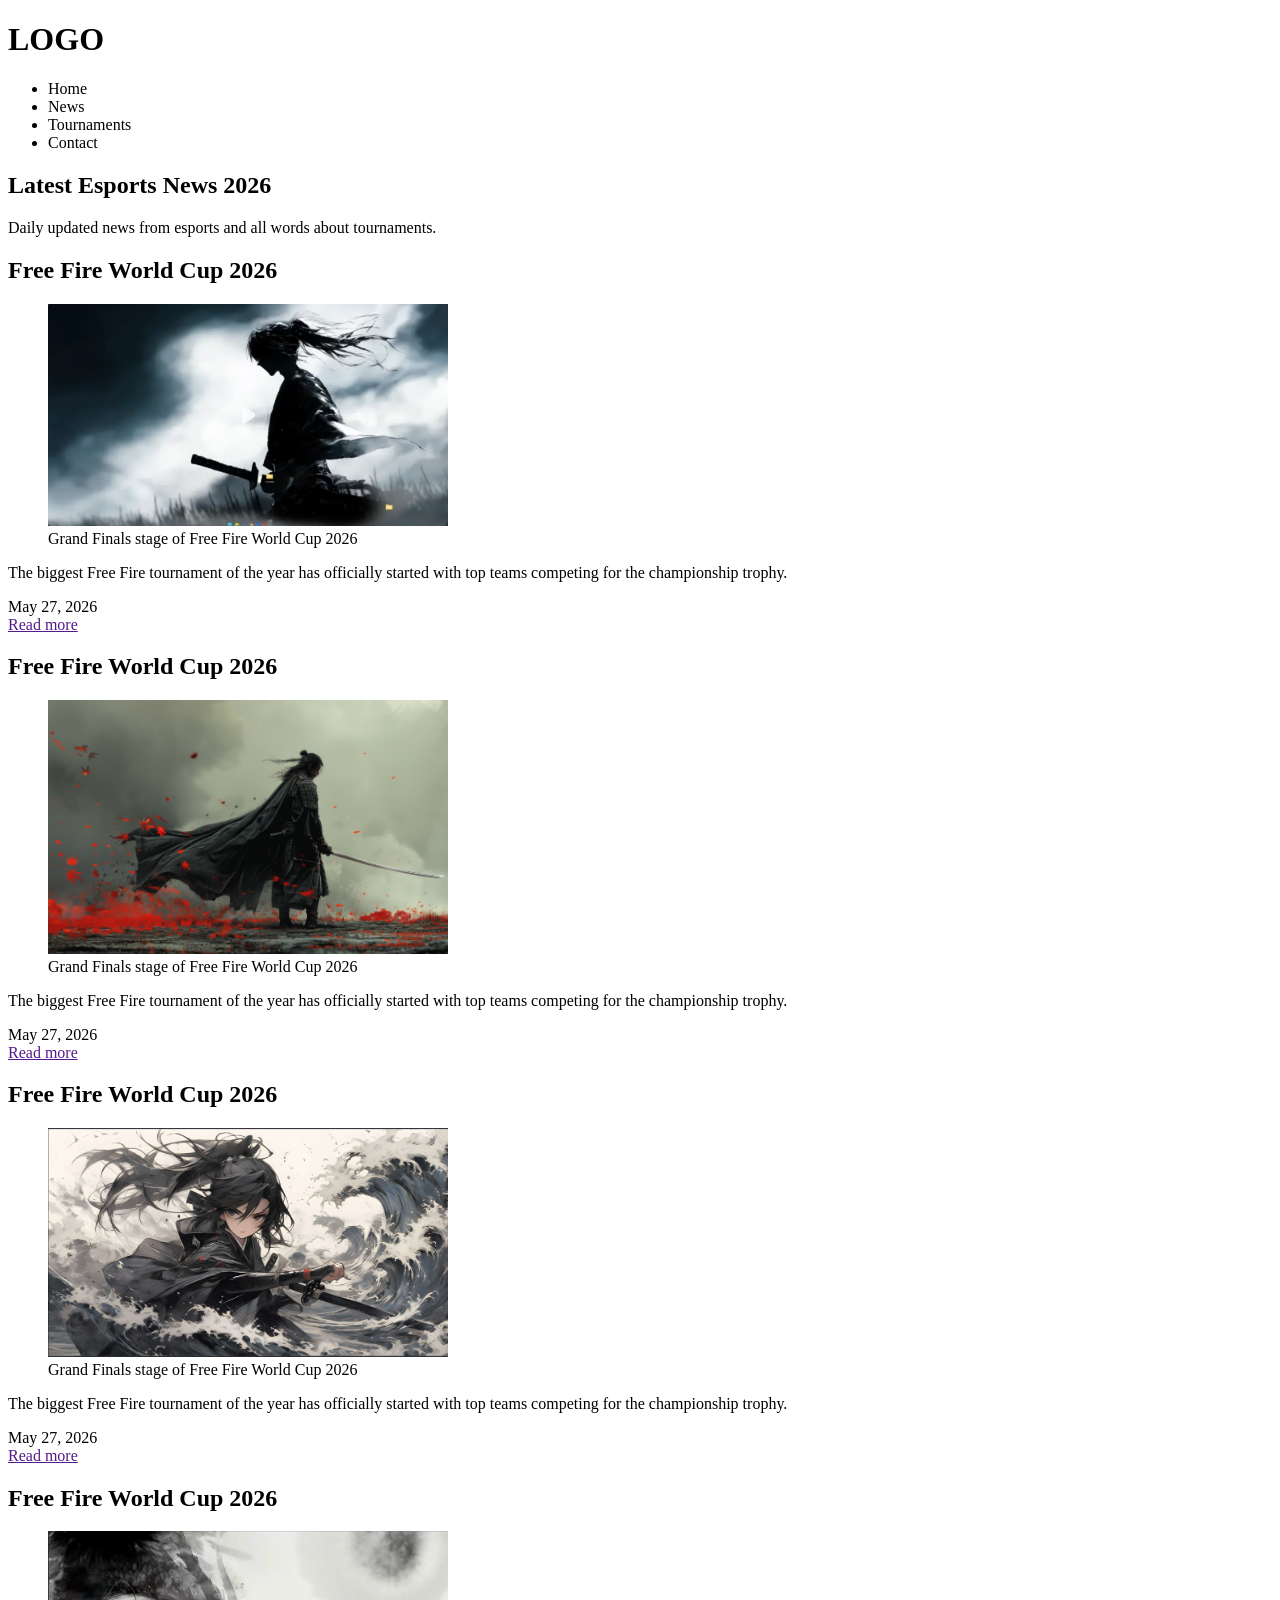
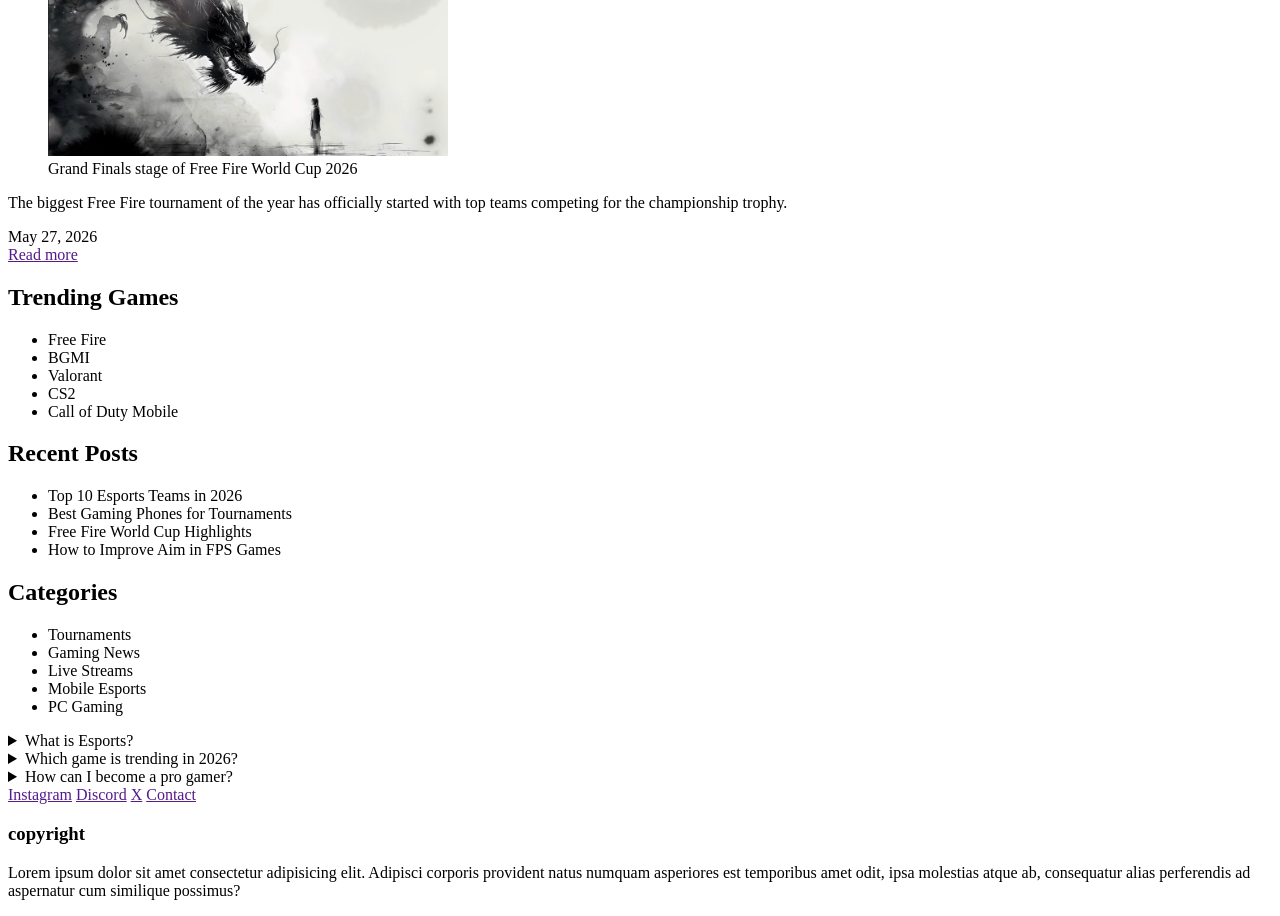
==== index.html @ d7918c6a "completed Day 3 HTML project" ====
<!DOCTYPE html>
<html lang="en">
<head>
    <meta charset="UTF-8">
    <meta name="viewport" content="width=device-width, initial-scale=1.0">
    <meta name="description">
    <link rel="icon">
    <title>Document</title>
</head>
<body>
    <header>
        <h1>LOGO</h1>

        <nav>
            <ul>
                <li>Home</li>
                <li>News</li>
                <li>Tournaments</li>
                <li>Contact</li>
            </ul>
        </nav>
    </header>

    <section>
        <h1>Latest Esports News 2026</h1>
        <p>Daily updated news from esports and all words about tournaments.</p>
    </section>

    <article>
        <h2>Free Fire World Cup 2026</h2>

        <figure>
            <img src="./assets/images/Screenshot 2025-10-18 163658.png" alt="Free Fire Tornaments" width="400">

            <figcaption>
                Grand Finals stage of Free Fire World Cup 2026
            </figcaption>
        </figure>

        <p>
            The biggest Free Fire tournament of the year has officially started
            with top teams competing for the championship trophy.
        </p>

        <time datetime="2026-05-27">
            May 27, 2026
        </time>
        <br>
        <a href="">Read more</a>
    </article>

    <article>
        <h2>Free Fire World Cup 2026</h2>

        <figure>
            <img src="./assets/images/Screenshot 2025-10-18 164223.png" alt="Free Fire Tornaments" width="400">

            <figcaption>
                Grand Finals stage of Free Fire World Cup 2026
            </figcaption>
        </figure>

        <p>
            The biggest Free Fire tournament of the year has officially started
            with top teams competing for the championship trophy.
        </p>

        <time datetime="2026-05-27">
            May 27, 2026
        </time>
        <br>
        <a href="">Read more</a>
    </article>

    <article>
        <h2>Free Fire World Cup 2026</h2>

        <figure>
            <img src="./assets/images/Screenshot 2025-11-04 101729.png" alt="Free Fire Tornaments" width="400">

            <figcaption>
                Grand Finals stage of Free Fire World Cup 2026
            </figcaption>
        </figure>

        <p>
            The biggest Free Fire tournament of the year has officially started
            with top teams competing for the championship trophy.
        </p>

        <time datetime="2026-05-27">
            May 27, 2026
        </time>
        <br>
        <a href="">Read more</a>
    </article>

    <article>
        <h2>Free Fire World Cup 2026</h2>

        <figure>
            <img src="./assets/images/Screenshot 2025-11-04 103635.png" alt="Free Fire Tornaments" width="400">

            <figcaption>
                Grand Finals stage of Free Fire World Cup 2026
            </figcaption>
        </figure>

        <p>
            The biggest Free Fire tournament of the year has officially started
            with top teams competing for the championship trophy.
        </p>

        <time datetime="2026-05-27">
            May 27, 2026
        </time>
        <br>
        <a href="">Read more</a>
    </article>

    <aside>

    <h2>Trending Games</h2>
    <ul>
        <li>Free Fire</li>
        <li>BGMI</li>
        <li>Valorant</li>
        <li>CS2</li>
        <li>Call of Duty Mobile</li>
    </ul>

    <h2>Recent Posts</h2>
    <ul>
        <li>Top 10 Esports Teams in 2026</li>
        <li>Best Gaming Phones for Tournaments</li>
        <li>Free Fire World Cup Highlights</li>
        <li>How to Improve Aim in FPS Games</li>
    </ul>

    <h2>Categories</h2>
    <ul>
        <li>Tournaments</li>
        <li>Gaming News</li>
        <li>Live Streams</li>
        <li>Mobile Esports</li>
        <li>PC Gaming</li>
    </ul>

    </aside>

    <details>
    <summary>What is Esports?</summary>
    <p>
        Esports is competitive video gaming where professional players and teams
        compete in tournaments for prizes and championships.
    </p>
    </details>

    <details>
        <summary>Which game is trending in 2026?</summary>
        <p>
            Games like Free Fire, Valorant, BGMI, and CS2 are highly trending in 2026.
        </p>
    </details>

    <details>
        <summary>How can I become a pro gamer?</summary>
        <p>
            Practice daily, improve game sense, participate in tournaments,
            and build teamwork and communication skills.
        </p>
    </details>

    <footer>
        <a href="">Instagram</a>
        <a href="">Discord</a>
        <a href="">X</a>
        <a href="">Contact</a>

        <h3>copyright</h3>
        <p>Lorem ipsum dolor sit amet consectetur adipisicing elit. Adipisci corporis provident natus numquam asperiores est temporibus amet odit, ipsa molestias atque ab, consequatur alias perferendis ad aspernatur cum similique possimus?</p>
    </footer>
</body>
</html>
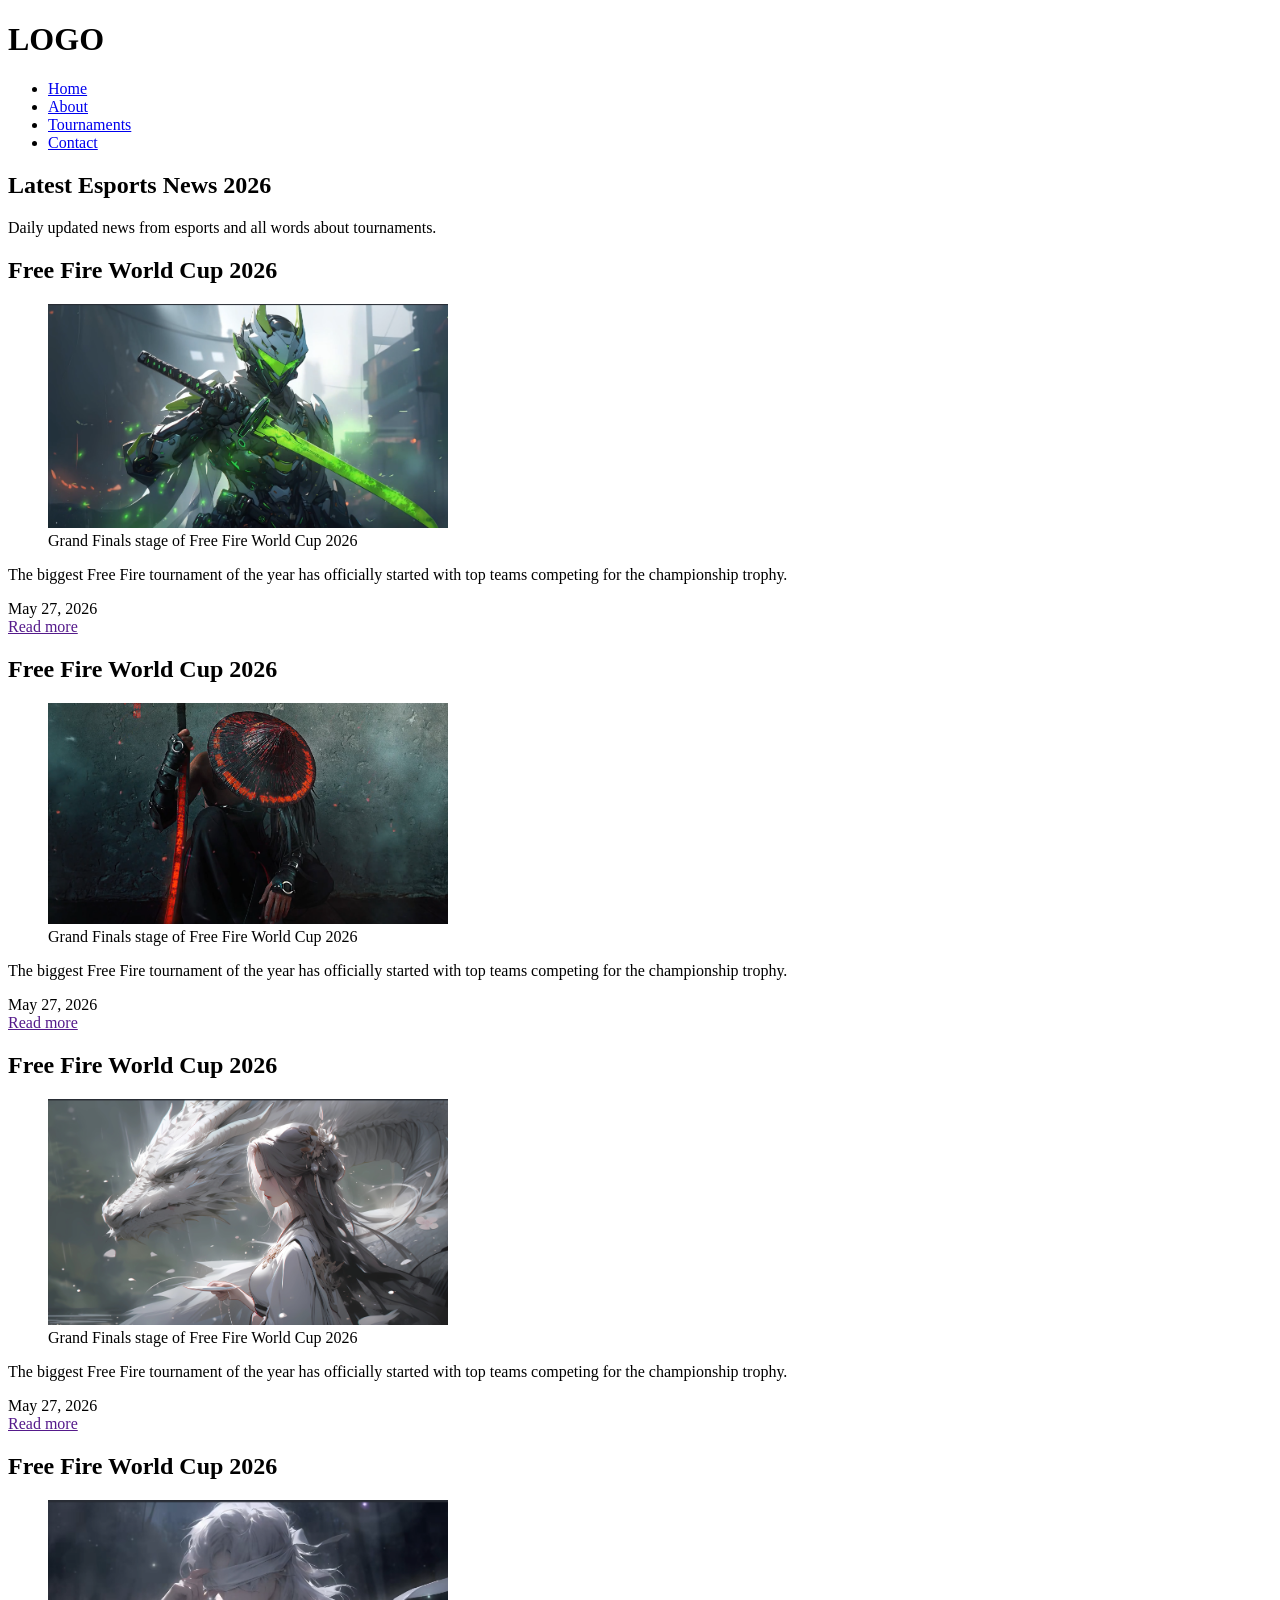
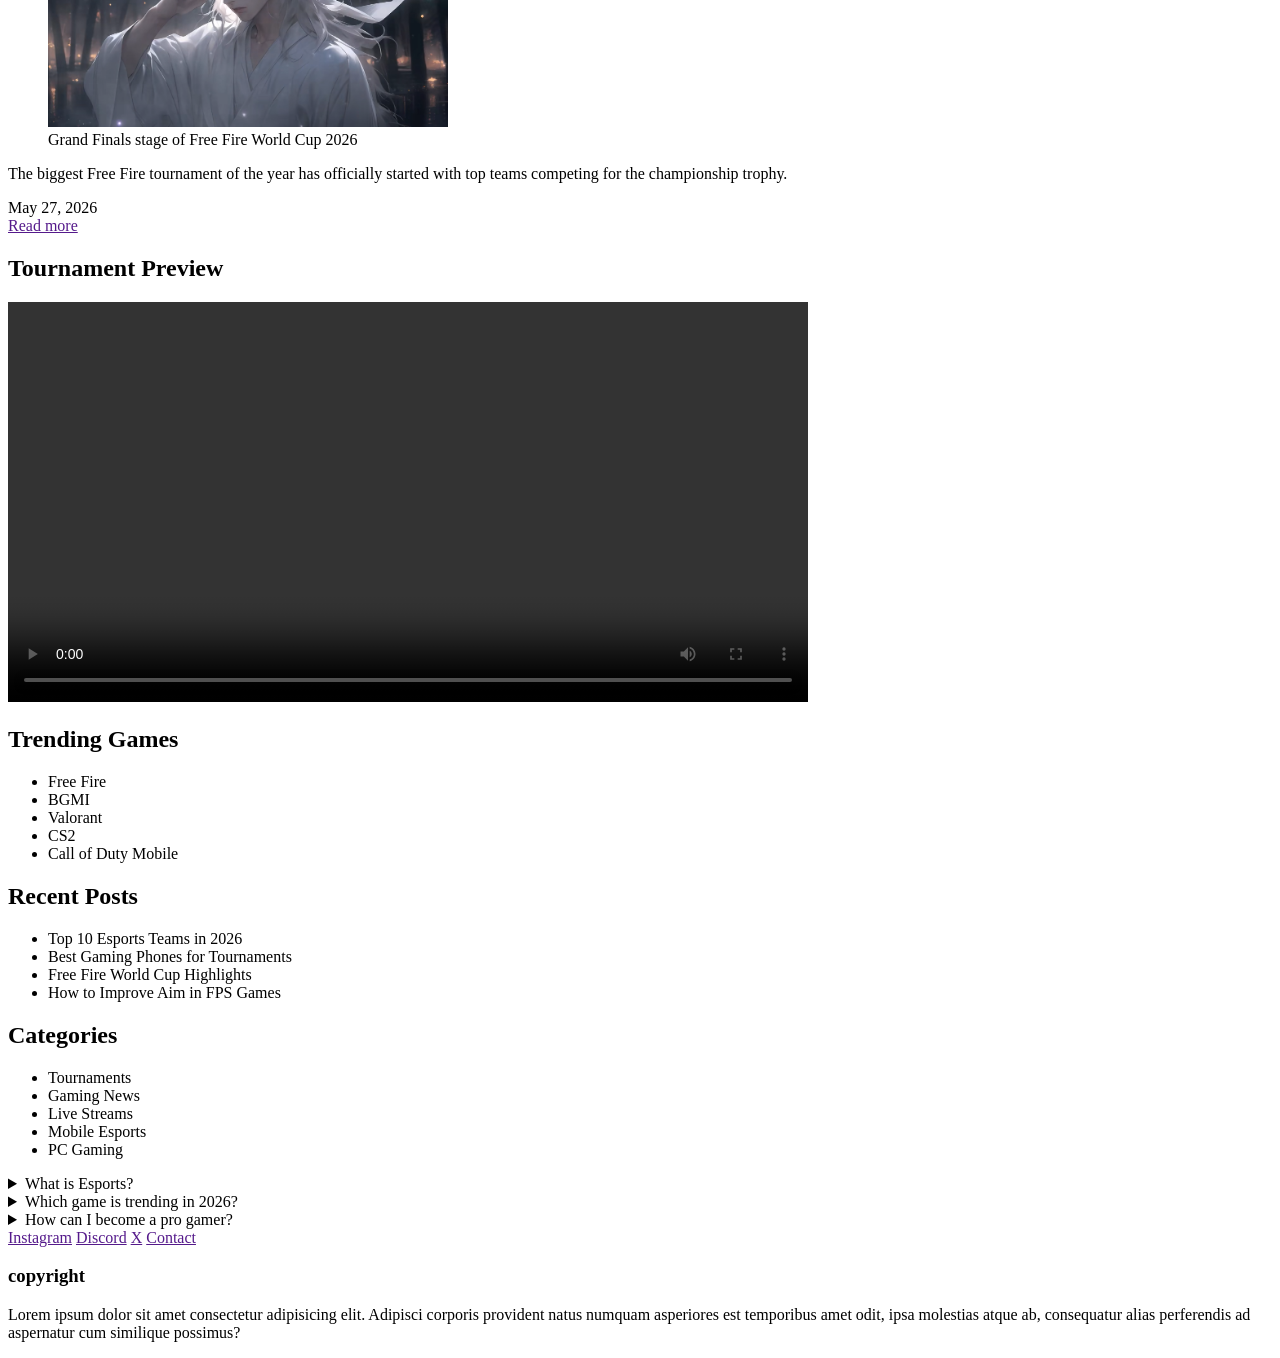
==== commit 69e7da01: "Day 4 gaming blog website upgrade completed" ====
--- a/index.html
+++ b/index.html
@@ -5,7 +5,7 @@
     <meta name="viewport" content="width=device-width, initial-scale=1.0">
     <meta name="description">
     <link rel="icon">
-    <title>Document</title>
+    <title>Home</title>
 </head>
 <body>
     <header>
@@ -13,10 +13,10 @@
 
         <nav>
             <ul>
-                <li>Home</li>
-                <li>News</li>
-                <li>Tournaments</li>
-                <li>Contact</li>
+                <li><a href="index.html">Home</a></li>
+                <li><a href="about.html">About</a></li>
+                <li><a href="tournament.html">Tournaments</a></li>
+                <li><a href="contact.html">Contact</a></li>
             </ul>
         </nav>
     </header>
@@ -30,7 +30,7 @@
         <h2>Free Fire World Cup 2026</h2>
 
         <figure>
-            <img src="./assets/images/Screenshot 2025-10-18 163658.png" alt="Free Fire Tornaments" width="400">
+            <img src="/assets/images/Screenshot 2025-11-04 102238.png" alt="Free Fire Tornaments" width="400">
 
             <figcaption>
                 Grand Finals stage of Free Fire World Cup 2026
@@ -53,7 +53,7 @@
         <h2>Free Fire World Cup 2026</h2>
 
         <figure>
-            <img src="./assets/images/Screenshot 2025-10-18 164223.png" alt="Free Fire Tornaments" width="400">
+            <img src="/assets/images/Screenshot 2025-11-04 132117.png" alt="Free Fire Tornaments" width="400">
 
             <figcaption>
                 Grand Finals stage of Free Fire World Cup 2026
@@ -76,7 +76,7 @@
         <h2>Free Fire World Cup 2026</h2>
 
         <figure>
-            <img src="./assets/images/Screenshot 2025-11-04 101729.png" alt="Free Fire Tornaments" width="400">
+            <img src="/assets/images/Screenshot 2025-11-17 131525.png" alt="Free Fire Tornaments" width="400">
 
             <figcaption>
                 Grand Finals stage of Free Fire World Cup 2026
@@ -99,7 +99,7 @@
         <h2>Free Fire World Cup 2026</h2>
 
         <figure>
-            <img src="./assets/images/Screenshot 2025-11-04 103635.png" alt="Free Fire Tornaments" width="400">
+            <img src="/assets/images/Screenshot 2025-12-03 075247.png" alt="Free Fire Tornaments" width="400">
 
             <figcaption>
                 Grand Finals stage of Free Fire World Cup 2026
@@ -118,6 +118,15 @@
         <a href="">Read more</a>
     </article>
 
+    <section>
+        <h2>Tournament Preview</h2>
+
+        <video width="800" controls>
+            <source src="/assets/videos/Screen Recording 2026-05-01 134034.mp4" type="video/mp4" alt="Free Fire Status Aura.">
+        </video>
+    </section>
+
+    <section>
     <aside>
 
     <h2>Trending Games</h2>
@@ -148,6 +157,10 @@
 
     </aside>
 
+    </section>
+
+    <section>
+        
     <details>
     <summary>What is Esports?</summary>
     <p>
@@ -171,6 +184,8 @@
         </p>
     </details>
 
+    </section>
+
     <footer>
         <a href="">Instagram</a>
         <a href="">Discord</a>
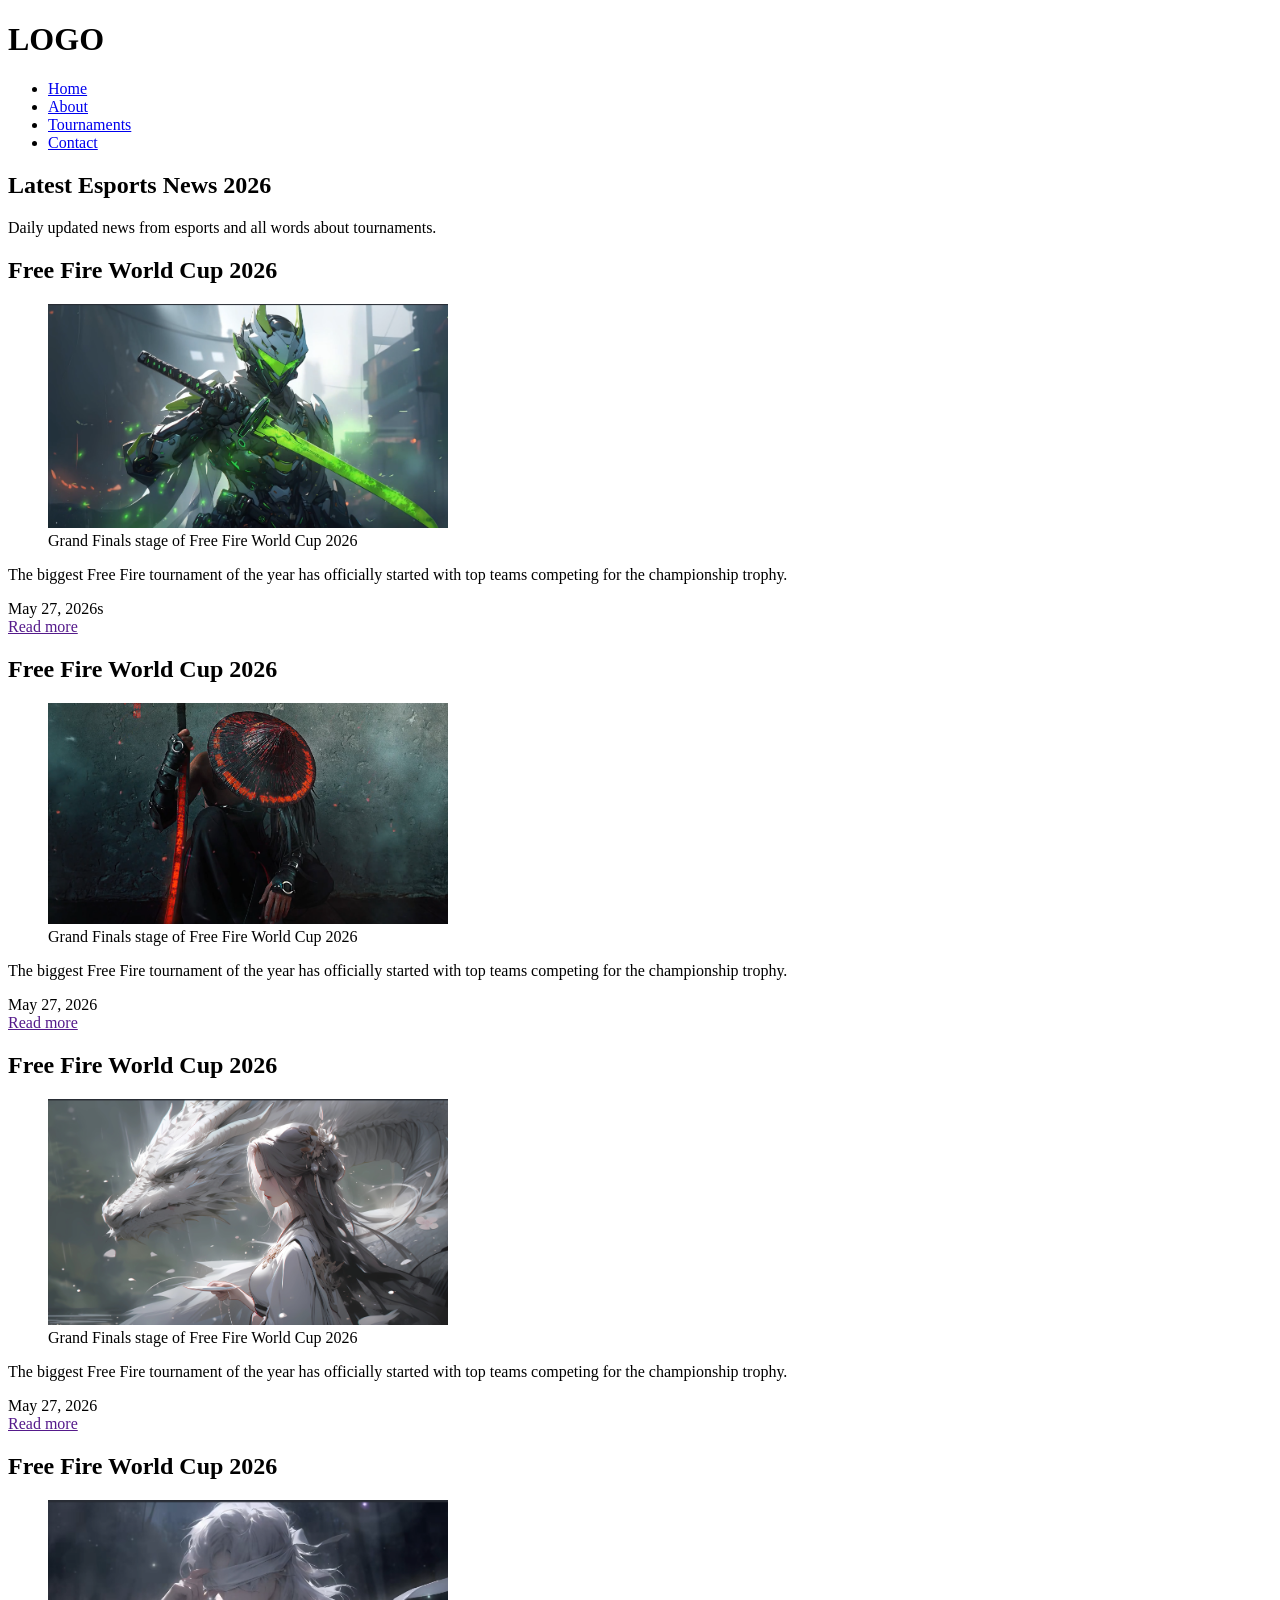
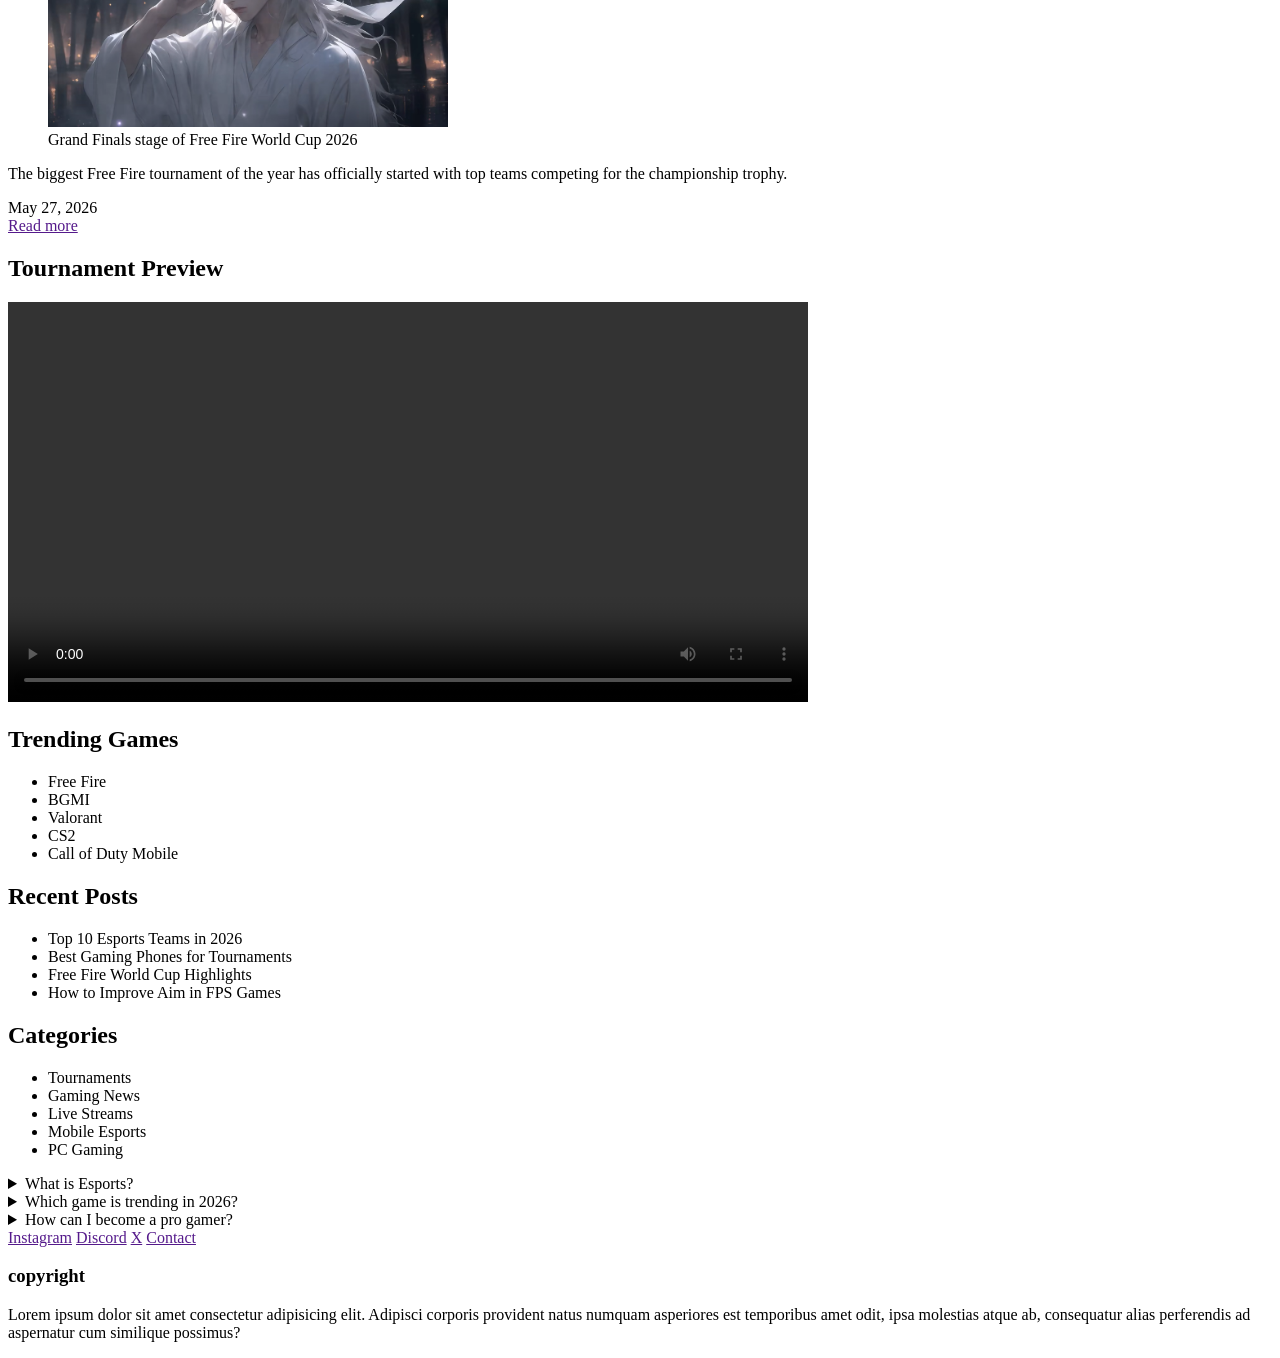
==== commit 19ac4b6c: "Fixed asset filenames for GitHub Pages" ====
--- a/index.html
+++ b/index.html
@@ -30,7 +30,30 @@
         <h2>Free Fire World Cup 2026</h2>
 
         <figure>
-            <img src="/assets/images/Screenshot 2025-11-04 102238.png" alt="Free Fire Tornaments" width="400">
+            <img src="./assets/images/featured-news.png" alt="Free Fire Tornaments" width="400">
+
+            <figcaption>
+                Grand Finals stage of Free Fire World Cup 2026
+            </figcaption>
+        </figure>
+
+        <p>
+            The biggest Free Fire tournament of the year has officially started
+            with top teams competing for the championship trophy.
+        </p>
+
+        <time datetime="2026-05-27">
+            May 27, 2026s
+        </time>
+        <br>
+        <a href="">Read more</a>
+    </article>
+
+    <article>
+        <h2>Free Fire World Cup 2026</h2>
+
+        <figure>
+            <img src="./assets/images/tournament-banner.png" alt="Free Fire Tornaments" width="400">
 
             <figcaption>
                 Grand Finals stage of Free Fire World Cup 2026
@@ -53,7 +76,7 @@
         <h2>Free Fire World Cup 2026</h2>
 
         <figure>
-            <img src="/assets/images/Screenshot 2025-11-04 132117.png" alt="Free Fire Tornaments" width="400">
+            <img src="./assets/images/gaming-event.png" alt="Free Fire Tornaments" width="400">
 
             <figcaption>
                 Grand Finals stage of Free Fire World Cup 2026
@@ -76,30 +99,7 @@
         <h2>Free Fire World Cup 2026</h2>
 
         <figure>
-            <img src="/assets/images/Screenshot 2025-11-17 131525.png" alt="Free Fire Tornaments" width="400">
-
-            <figcaption>
-                Grand Finals stage of Free Fire World Cup 2026
-            </figcaption>
-        </figure>
-
-        <p>
-            The biggest Free Fire tournament of the year has officially started
-            with top teams competing for the championship trophy.
-        </p>
-
-        <time datetime="2026-05-27">
-            May 27, 2026
-        </time>
-        <br>
-        <a href="">Read more</a>
-    </article>
-
-    <article>
-        <h2>Free Fire World Cup 2026</h2>
-
-        <figure>
-            <img src="/assets/images/Screenshot 2025-12-03 075247.png" alt="Free Fire Tornaments" width="400">
+            <img src="./assets/images/player-team.png" alt="Free Fire Tornaments" width="400">
 
             <figcaption>
                 Grand Finals stage of Free Fire World Cup 2026
@@ -122,7 +122,7 @@
         <h2>Tournament Preview</h2>
 
         <video width="800" controls>
-            <source src="/assets/videos/Screen Recording 2026-05-01 134034.mp4" type="video/mp4" alt="Free Fire Status Aura.">
+            <source src="./assets/videos/Screen Recording 2026-05-01 134034.mp4" type="video/mp4" alt="Free Fire Status Aura.">
         </video>
     </section>
 
@@ -160,7 +160,7 @@
     </section>
 
     <section>
-        
+
     <details>
     <summary>What is Esports?</summary>
     <p>
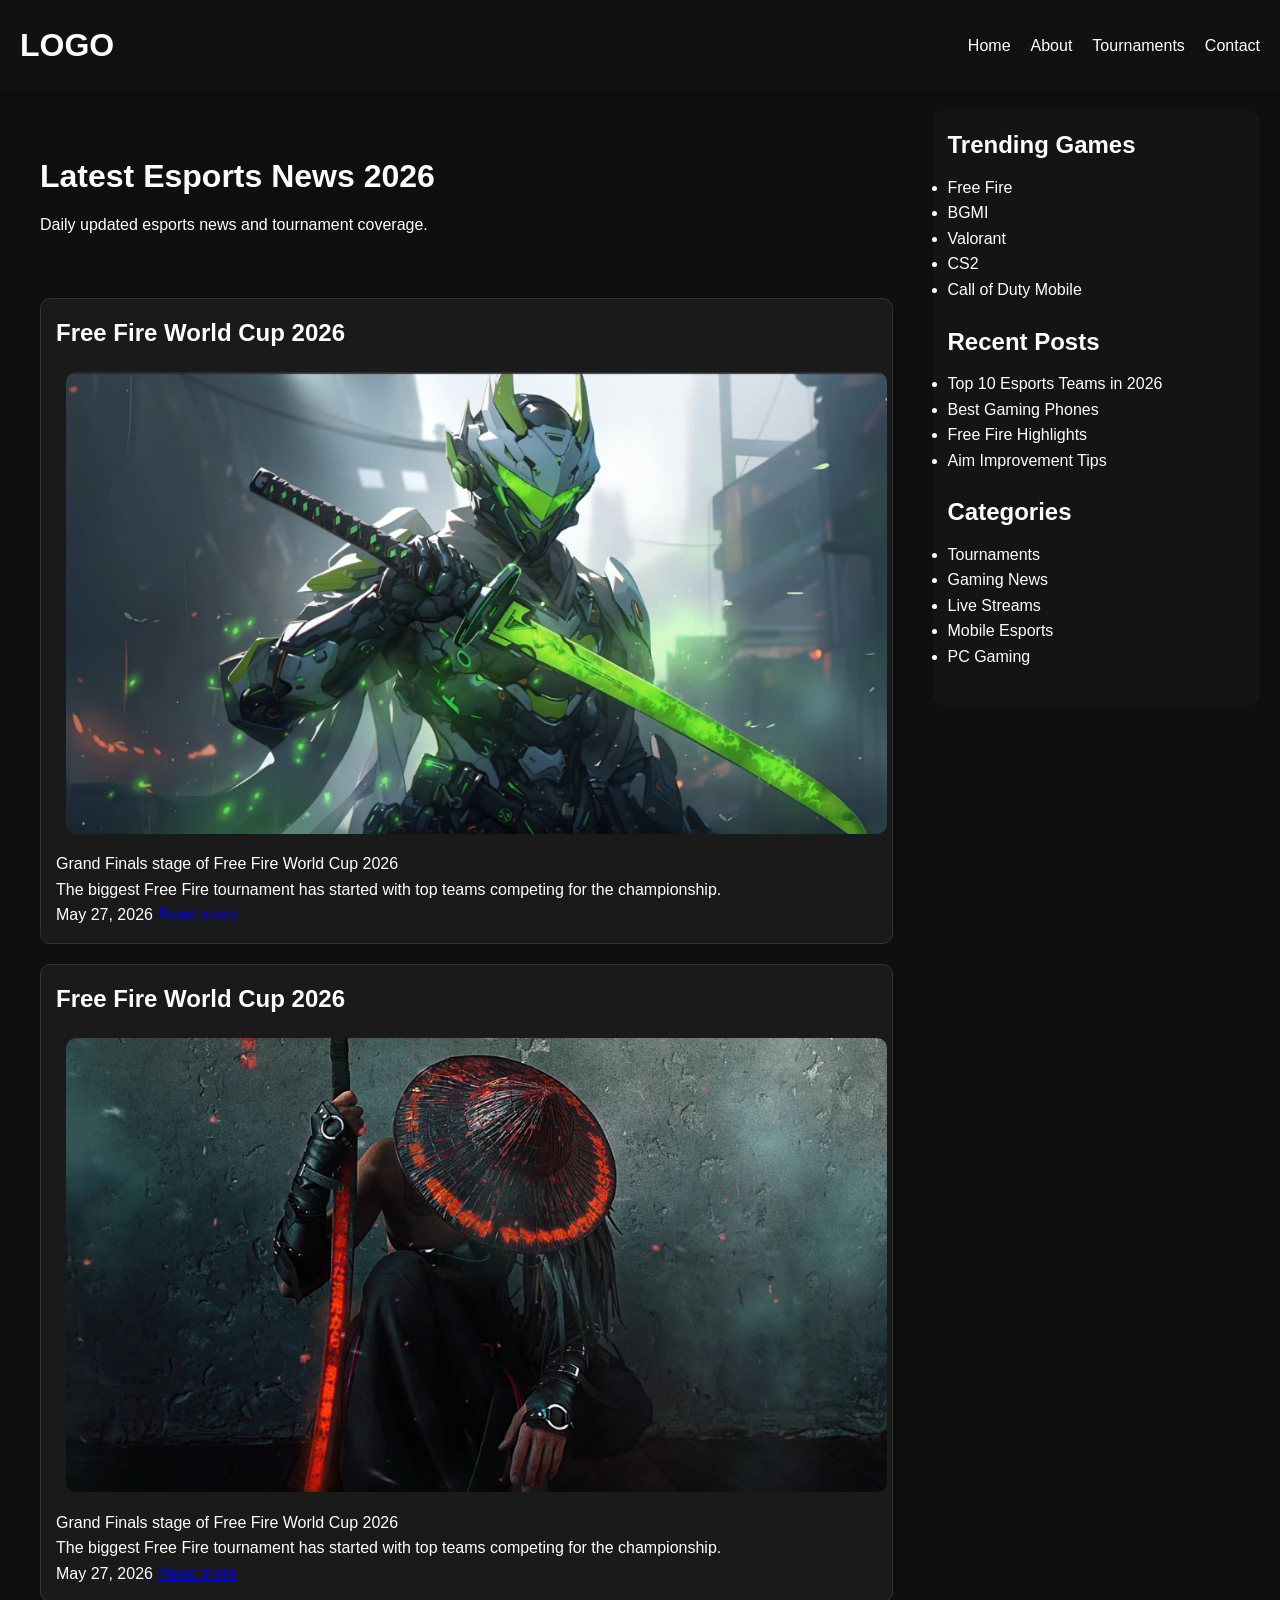
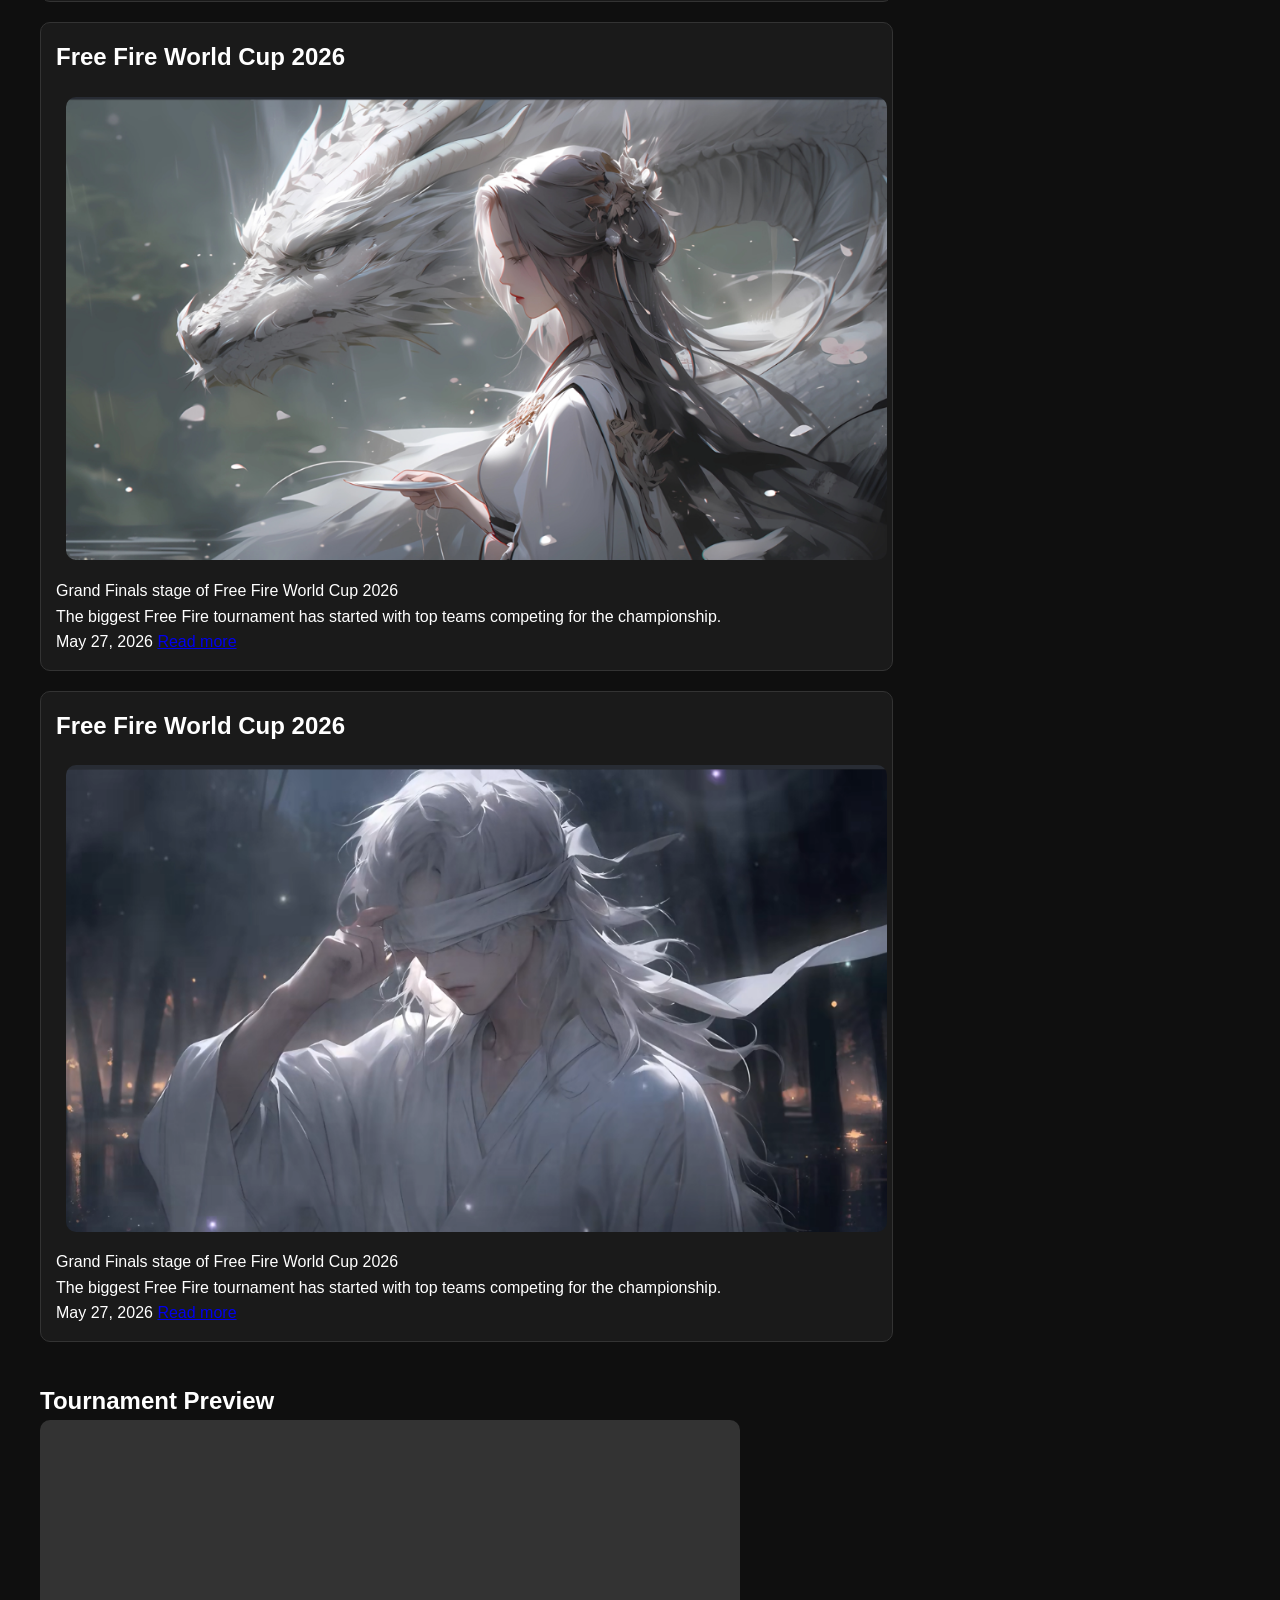
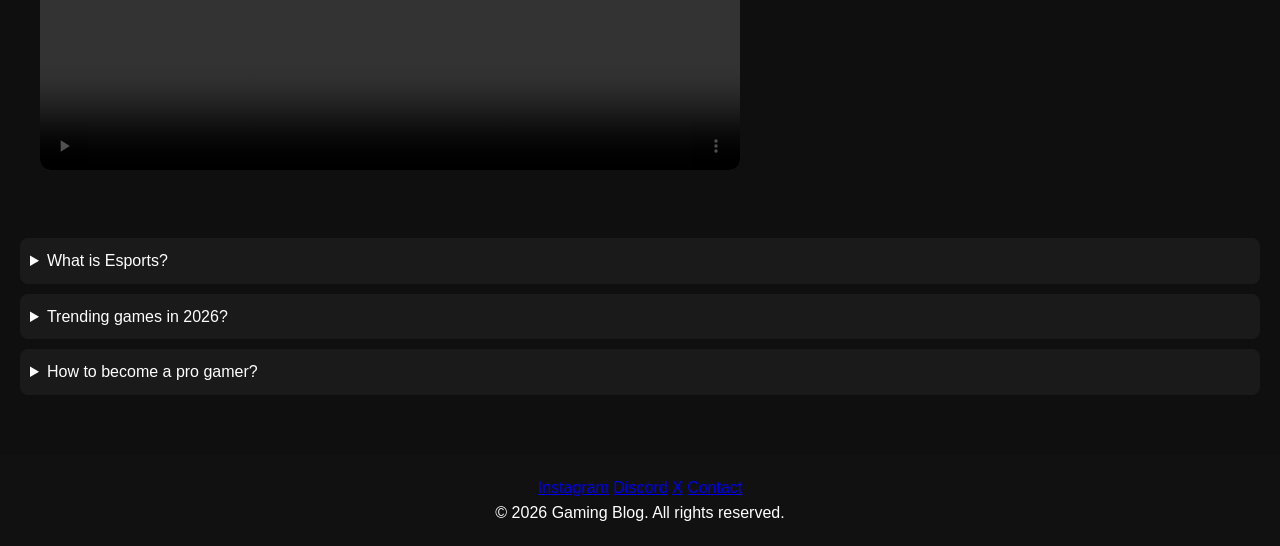
==== commit 56e26ed4: "Day 5: CSS layout system, Flexbox, responsive design" ====
--- a/index.html
+++ b/index.html
@@ -1,17 +1,25 @@
 <!DOCTYPE html>
 <html lang="en">
+
 <head>
     <meta charset="UTF-8">
     <meta name="viewport" content="width=device-width, initial-scale=1.0">
-    <meta name="description">
-    <link rel="icon">
+
+    <meta name="description" content="Latest esports news and tournaments 2026">
+    
+    <link rel="icon" href="./assets/images/favicon.png">
+    <link rel="stylesheet" href="./css/style.css">
+
     <title>Home</title>
 </head>
+
 <body>
-    <header>
-        <h1>LOGO</h1>
 
-        <nav>
+    <!-- HEADER -->
+    <header class="header">
+        <h1 class="logo">LOGO</h1>
+
+        <nav class="nav">
             <ul>
                 <li><a href="index.html">Home</a></li>
                 <li><a href="about.html">About</a></li>
@@ -21,179 +29,161 @@
         </nav>
     </header>
 
-    <section>
-        <h1>Latest Esports News 2026</h1>
-        <p>Daily updated news from esports and all words about tournaments.</p>
-    </section>
+    <!-- MAIN CONTENT WRAPPER -->
+    <div class="layout">
 
-    <article>
-        <h2>Free Fire World Cup 2026</h2>
+        <main class="main">
 
-        <figure>
-            <img src="./assets/images/featured-news.png" alt="Free Fire Tornaments" width="400">
+            <!-- HERO SECTION -->
+            <section class="hero">
+                <h1>Latest Esports News 2026</h1>
+                <p>Daily updated esports news and tournament coverage.</p>
+            </section>
 
-            <figcaption>
-                Grand Finals stage of Free Fire World Cup 2026
-            </figcaption>
-        </figure>
+            <!-- ARTICLES SECTION -->
+            <section class="articles">
 
-        <p>
-            The biggest Free Fire tournament of the year has officially started
-            with top teams competing for the championship trophy.
-        </p>
+                <article class="card">
+                    <h2>Free Fire World Cup 2026</h2>
 
-        <time datetime="2026-05-27">
-            May 27, 2026s
-        </time>
-        <br>
-        <a href="">Read more</a>
-    </article>
+                    <figure>
+                        <img src="./assets/images/featured-news.png" alt="Free Fire Tournament">
+                        <figcaption>Grand Finals stage of Free Fire World Cup 2026</figcaption>
+                    </figure>
 
-    <article>
-        <h2>Free Fire World Cup 2026</h2>
+                    <p>The biggest Free Fire tournament has started with top teams competing for the championship.</p>
 
-        <figure>
-            <img src="./assets/images/tournament-banner.png" alt="Free Fire Tornaments" width="400">
+                    <time datetime="2026-05-27">May 27, 2026</time>
+                    <a href="#">Read more</a>
+                </article>
 
-            <figcaption>
-                Grand Finals stage of Free Fire World Cup 2026
-            </figcaption>
-        </figure>
+                <article class="card">
+                    <h2>Free Fire World Cup 2026</h2>
 
-        <p>
-            The biggest Free Fire tournament of the year has officially started
-            with top teams competing for the championship trophy.
-        </p>
+                    <figure>
+                        <img src="./assets/images/tournament-banner.png" alt="Free Fire Tournament">
+                        <figcaption>Grand Finals stage of Free Fire World Cup 2026</figcaption>
+                    </figure>
 
-        <time datetime="2026-05-27">
-            May 27, 2026
-        </time>
-        <br>
-        <a href="">Read more</a>
-    </article>
+                    <p>The biggest Free Fire tournament has started with top teams competing for the championship.</p>
 
-    <article>
-        <h2>Free Fire World Cup 2026</h2>
+                    <time datetime="2026-05-27">May 27, 2026</time>
+                    <a href="#">Read more</a>
+                </article>
 
-        <figure>
-            <img src="./assets/images/gaming-event.png" alt="Free Fire Tornaments" width="400">
+                <article class="card">
+                    <h2>Free Fire World Cup 2026</h2>
 
-            <figcaption>
-                Grand Finals stage of Free Fire World Cup 2026
-            </figcaption>
-        </figure>
+                    <figure>
+                        <img src="./assets/images/gaming-event.png" alt="Free Fire Tournament">
+                        <figcaption>Grand Finals stage of Free Fire World Cup 2026</figcaption>
+                    </figure>
 
-        <p>
-            The biggest Free Fire tournament of the year has officially started
-            with top teams competing for the championship trophy.
-        </p>
+                    <p>The biggest Free Fire tournament has started with top teams competing for the championship.</p>
 
-        <time datetime="2026-05-27">
-            May 27, 2026
-        </time>
-        <br>
-        <a href="">Read more</a>
-    </article>
+                    <time datetime="2026-05-27">May 27, 2026</time>
+                    <a href="#">Read more</a>
+                </article>
 
-    <article>
-        <h2>Free Fire World Cup 2026</h2>
+                <article class="card">
+                    <h2>Free Fire World Cup 2026</h2>
 
-        <figure>
-            <img src="./assets/images/player-team.png" alt="Free Fire Tornaments" width="400">
+                    <figure>
+                        <img src="./assets/images/player-team.png" alt="Free Fire Tournament">
+                        <figcaption>Grand Finals stage of Free Fire World Cup 2026</figcaption>
+                    </figure>
 
-            <figcaption>
-                Grand Finals stage of Free Fire World Cup 2026
-            </figcaption>
-        </figure>
+                    <p>The biggest Free Fire tournament has started with top teams competing for the championship.</p>
 
-        <p>
-            The biggest Free Fire tournament of the year has officially started
-            with top teams competing for the championship trophy.
-        </p>
+                    <time datetime="2026-05-27">May 27, 2026</time>
+                    <a href="#">Read more</a>
+                </article>
 
-        <time datetime="2026-05-27">
-            May 27, 2026
-        </time>
-        <br>
-        <a href="">Read more</a>
-    </article>
+            </section>
 
-    <section>
-        <h2>Tournament Preview</h2>
+            <!-- VIDEO SECTION -->
+            <section class="video-section">
+                <h2>Tournament Preview</h2>
 
-        <video width="800" controls>
-            <source src="./assets/videos/Screen Recording 2026-05-01 134034.mp4" type="video/mp4" alt="Free Fire Status Aura.">
-        </video>
-    </section>
+                <video controls>
+                    <source src="./assets/videos/gameplay.mp4" type="video/mp4">
+                </video>
+            </section>
 
-    <section>
-    <aside>
+        </main>
 
-    <h2>Trending Games</h2>
-    <ul>
-        <li>Free Fire</li>
-        <li>BGMI</li>
-        <li>Valorant</li>
-        <li>CS2</li>
-        <li>Call of Duty Mobile</li>
-    </ul>
+        <!-- SIDEBAR -->
+        <aside class="sidebar">
 
-    <h2>Recent Posts</h2>
-    <ul>
-        <li>Top 10 Esports Teams in 2026</li>
-        <li>Best Gaming Phones for Tournaments</li>
-        <li>Free Fire World Cup Highlights</li>
-        <li>How to Improve Aim in FPS Games</li>
-    </ul>
+            <section>
+                <h2>Trending Games</h2>
+                <ul>
+                    <li>Free Fire</li>
+                    <li>BGMI</li>
+                    <li>Valorant</li>
+                    <li>CS2</li>
+                    <li>Call of Duty Mobile</li>
+                </ul>
+            </section>
 
-    <h2>Categories</h2>
-    <ul>
-        <li>Tournaments</li>
-        <li>Gaming News</li>
-        <li>Live Streams</li>
-        <li>Mobile Esports</li>
-        <li>PC Gaming</li>
-    </ul>
+            <section>
+                <h2>Recent Posts</h2>
+                <ul>
+                    <li>Top 10 Esports Teams in 2026</li>
+                    <li>Best Gaming Phones</li>
+                    <li>Free Fire Highlights</li>
+                    <li>Aim Improvement Tips</li>
+                </ul>
+            </section>
 
-    </aside>
+            <section>
+                <h2>Categories</h2>
+                <ul>
+                    <li>Tournaments</li>
+                    <li>Gaming News</li>
+                    <li>Live Streams</li>
+                    <li>Mobile Esports</li>
+                    <li>PC Gaming</li>
+                </ul>
+            </section>
+
+        </aside>
+
+    </div>
+
+    <!-- FAQ SECTION -->
+    <section class="faq">
+
+        <details>
+            <summary>What is Esports?</summary>
+            <p>Competitive video gaming played professionally in tournaments.</p>
+        </details>
+
+        <details>
+            <summary>Trending games in 2026?</summary>
+            <p>Free Fire, Valorant, BGMI, CS2 are trending.</p>
+        </details>
+
+        <details>
+            <summary>How to become a pro gamer?</summary>
+            <p>Practice daily, join tournaments, improve teamwork and skills.</p>
+        </details>
 
     </section>
 
-    <section>
+    <!-- FOOTER -->
+    <footer class="footer">
 
-    <details>
-    <summary>What is Esports?</summary>
-    <p>
-        Esports is competitive video gaming where professional players and teams
-        compete in tournaments for prizes and championships.
-    </p>
-    </details>
+        <div class="social">
+            <a href="#">Instagram</a>
+            <a href="#">Discord</a>
+            <a href="#">X</a>
+            <a href="#">Contact</a>
+        </div>
 
-    <details>
-        <summary>Which game is trending in 2026?</summary>
-        <p>
-            Games like Free Fire, Valorant, BGMI, and CS2 are highly trending in 2026.
-        </p>
-    </details>
+        <p>© 2026 Gaming Blog. All rights reserved.</p>
 
-    <details>
-        <summary>How can I become a pro gamer?</summary>
-        <p>
-            Practice daily, improve game sense, participate in tournaments,
-            and build teamwork and communication skills.
-        </p>
-    </details>
+    </footer>
 
-    </section>
-
-    <footer>
-        <a href="">Instagram</a>
-        <a href="">Discord</a>
-        <a href="">X</a>
-        <a href="">Contact</a>
-
-        <h3>copyright</h3>
-        <p>Lorem ipsum dolor sit amet consectetur adipisicing elit. Adipisci corporis provident natus numquam asperiores est temporibus amet odit, ipsa molestias atque ab, consequatur alias perferendis ad aspernatur cum similique possimus?</p>
-    </footer>
 </body>
 </html>
--- a/css/style.css
+++ b/css/style.css
@@ -0,0 +1,137 @@
+* {
+    margin: 0;
+    padding: 0;
+    box-sizing: border-box;
+}
+
+.layout {
+    display: flex;
+    gap: 20px;
+    padding: 20px;
+    align-items: flex-start;
+}
+
+body {
+    font-family: Arial, sans-serif;
+    background-color: #0f0f0f;
+    color: #ffffff;
+    line-height: 1.6;
+}
+
+.header {
+    display: flex;
+    justify-content: space-between;
+    align-items: center;
+    padding: 20px;
+    background: #111;
+}
+
+.nav ul {
+    display: flex;
+    gap: 20px;
+    list-style: none;
+}
+
+.nav a {
+    color: white;
+    text-decoration: none;
+}
+
+.nav a:hover {
+    color: #00ffcc;
+}
+
+.hero {
+    padding: 40px 20px;
+}
+
+.hero h1 {
+    font-size: 32px;
+    margin-bottom: 10px;
+}
+
+.card {
+    background: #1a1a1a;
+    padding: 15px;
+    margin: 20px;
+    border: 1px solid #333;
+    border-radius: 10px;
+}
+
+.card img {
+    width: 100%;
+    border-radius: 10px;
+    margin: 10px;
+}
+
+.card h2 {
+    margin-bottom: 10px;
+}
+
+main {
+    flex: 3;
+}
+
+.sidebar {
+    flex: 1;
+    background: #141414;
+    padding: 15px;
+    border-radius: 10px;
+}
+
+.sidebar section {
+    margin-bottom: 20px;
+}
+
+.sidebar h2 {
+    margin-bottom: 10px;
+}
+
+.video-section {
+  padding: 20px;
+}
+
+.video-section video {
+  width: 100%;
+  max-width: 700px;
+  border-radius: 10px;
+}
+
+.faq {
+    padding: 20px;
+}
+
+details {
+  margin-bottom: 10px;
+  background: #1a1a1a;
+  padding: 10px;
+  border-radius: 8px;
+}
+
+.footer {
+  background: #111;
+  padding: 20px;
+  text-align: center;
+  margin-top: 30px;
+}
+
+@media (max-width: 768px) {
+
+    .layout {
+        flex-direction: column;
+    }
+
+    .header {
+        flex-direction: column;
+        gap: 10px;
+    }
+
+    .nav ul {
+        flex-direction: column;
+        align-items: center;
+    }
+
+    .hero h1 {
+        font-size: 24px;
+    }
+}
